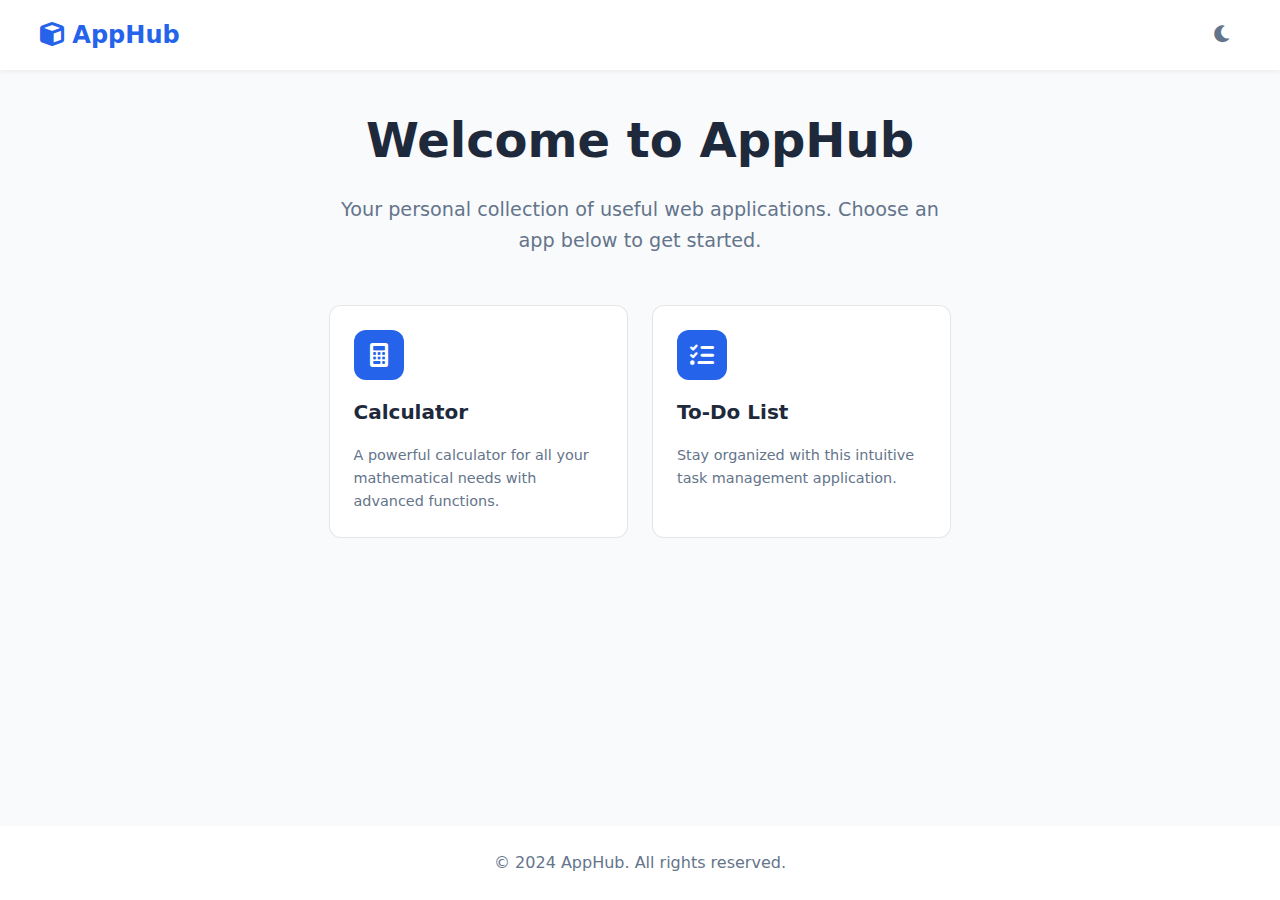
==== home.html @ 9fc4efca "update:Home" ====
<!DOCTYPE html>
<html lang="en">
<head>
    <meta charset="UTF-8">
    <meta name="viewport" content="width=device-width, initial-scale=1.0">
    <title>App Dashboard</title>
    <link rel="stylesheet" href="https://cdnjs.cloudflare.com/ajax/libs/font-awesome/6.0.0/css/all.min.css">
    <style>
        :root {
            --primary-color: #2563eb;
            --secondary-color: #1e40af;
            --background-color: #f8fafc;
            --card-bg: #ffffff;
            --text-primary: #1e293b;
            --text-secondary: #64748b;
        }

        * {
            box-sizing: border-box;
            margin: 0;
            padding: 0;
        }

        body {
            font-family: 'Segoe UI', system-ui, -apple-system, sans-serif;
            background-color: var(--background-color);
            color: var(--text-primary);
            line-height: 1.6;
            min-height: 100vh;
            display: flex;
            flex-direction: column;
        }

        header {
            background-color: var(--card-bg);
            padding: 1rem;
            box-shadow: 0 2px 4px rgba(0,0,0,0.05);
            position: sticky;
            top: 0;
            z-index: 100;
        }

        nav {
            max-width: 1200px;
            margin: 0 auto;
            display: flex;
            justify-content: space-between;
            align-items: center;
        }

        .logo {
            font-size: 1.5rem;
            font-weight: bold;
            color: var(--primary-color);
            text-decoration: none;
        }

        .container {
            max-width: 1200px;
            margin: 2rem auto;
            padding: 0 1rem;
            flex-grow: 1;
        }

        .welcome-section {
            text-align: center;
            margin-bottom: 3rem;
            animation: fadeIn 0.8s ease-out;
        }

        @keyframes fadeIn {
            from { opacity: 0; transform: translateY(20px); }
            to { opacity: 1; transform: translateY(0); }
        }

        h1 {
            font-size: clamp(2rem, 5vw, 3rem);
            margin-bottom: 1rem;
            color: var(--text-primary);
            font-weight: 800;
        }

        .subtitle {
            color: var(--text-secondary);
            font-size: clamp(1rem, 2vw, 1.2rem);
            max-width: 600px;
            margin: 0 auto;
        }

        .app-grid {
            display: grid;
            grid-template-columns: repeat(auto-fit, minmax(280px, 1fr));
            gap: 1.5rem;
            margin-top: 2rem;
        }

        .app-card {
            background: var(--card-bg);
            border-radius: 12px;
            padding: 1.5rem;
            transition: all 0.3s ease;
            border: 1px solid rgba(0,0,0,0.1);
            cursor: pointer;
            text-decoration: none;
            color: inherit;
            display: flex;
            flex-direction: column;
            gap: 1rem;
        }

        .app-card:hover {
            transform: translateY(-5px);
            box-shadow: 0 10px 20px rgba(0,0,0,0.1);
            border-color: var(--primary-color);
        }

        .app-icon {
            width: 50px;
            height: 50px;
            background: var(--primary-color);
            border-radius: 12px;
            display: flex;
            align-items: center;
            justify-content: center;
            color: white;
            font-size: 1.5rem;
        }

        .app-title {
            font-size: 1.25rem;
            font-weight: 600;
            color: var(--text-primary);
        }

        .app-description {
            color: var(--text-secondary);
            font-size: 0.9rem;
        }

        footer {
            background-color: var(--card-bg);
            padding: 1.5rem;
            text-align: center;
            color: var(--text-secondary);
            margin-top: auto;
        }

        @media (max-width: 768px) {
            .container {
                margin: 1rem auto;
            }

            .app-grid {
                grid-template-columns: 1fr;
            }
        }

        .theme-switch {
            background: none;
            border: none;
            color: var(--text-secondary);
            cursor: pointer;
            padding: 0.5rem;
            font-size: 1.2rem;
        }

        /* Dark mode styles */
        [data-theme="dark"] {
            --primary-color: #3b82f6;
            --secondary-color: #60a5fa;
            --background-color: #0f172a;
            --card-bg: #1e293b;
            --text-primary: #f1f5f9;
            --text-secondary: #94a3b8;
        }
    </style>
</head>
<body>
    <header>
        <nav>
            <a href="#" class="logo">
                <i class="fas fa-cube"></i> AppHub
            </a>
            <button class="theme-switch" id="themeToggle">
                <i class="fas fa-moon"></i>
            </button>
        </nav>
    </header>

    <div class="container">
        <div class="welcome-section">
            <h1>Welcome to AppHub</h1>
            <p class="subtitle">Your personal collection of useful web applications. Choose an app below to get started.</p>
        </div>

        <div class="app-grid">
            <a href="calculator/index.html" class="app-card">
                <div class="app-icon">
                    <i class="fas fa-calculator"></i>
                </div>
                <h2 class="app-title">Calculator</h2>
                <p class="app-description">A powerful calculator for all your mathematical needs with advanced functions.</p>
            </a>

            <a href="to-do-list/index.html" class="app-card">
                <div class="app-icon">
                    <i class="fas fa-list-check"></i>
                </div>
                <h2 class="app-title">To-Do List</h2>
                <p class="app-description">Stay organized with this intuitive task management application.</p>
            </a>
        </div>
    </div>

    <footer>
        <p>&copy; 2024 AppHub. All rights reserved.</p>
    </footer>

    <script>
        const themeToggle = document.getElementById('themeToggle');
        const body = document.body;

        // Check for saved theme preference
        const savedTheme = localStorage.getItem('theme') || 'light';
        body.setAttribute('data-theme', savedTheme);
        updateThemeIcon(savedTheme);

        themeToggle.addEventListener('click', () => {
            const currentTheme = body.getAttribute('data-theme');
            const newTheme = currentTheme === 'light' ? 'dark' : 'light';
            
            body.setAttribute('data-theme', newTheme);
            localStorage.setItem('theme', newTheme);
            updateThemeIcon(newTheme);
        });

        function updateThemeIcon(theme) {
            const icon = themeToggle.querySelector('i');
            icon.className = theme === 'light' ? 'fas fa-moon' : 'fas fa-sun';
        }
    </script>
</body>
</html>
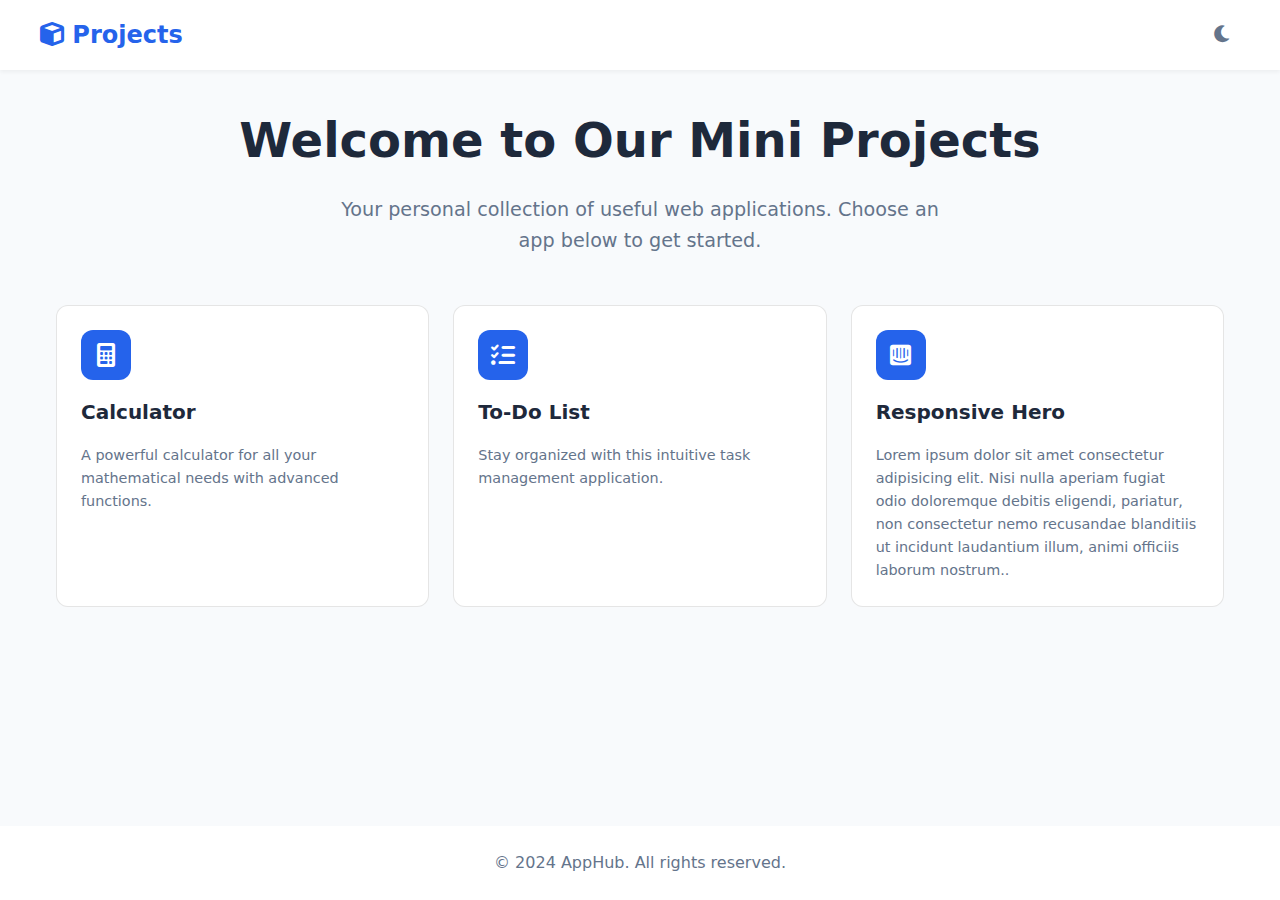
==== commit f3043ed3: "Nexcent with Go back button on other Projects" ====
--- a/home.html
+++ b/home.html
@@ -3,7 +3,7 @@
 <head>
     <meta charset="UTF-8">
     <meta name="viewport" content="width=device-width, initial-scale=1.0">
-    <title>App Dashboard</title>
+    <title>Project Dashboard</title>
     <link rel="stylesheet" href="https://cdnjs.cloudflare.com/ajax/libs/font-awesome/6.0.0/css/all.min.css">
     <style>
         :root {
@@ -179,7 +179,7 @@
     <header>
         <nav>
             <a href="#" class="logo">
-                <i class="fas fa-cube"></i> AppHub
+                <i class="fas fa-cube"></i> Projects
             </a>
             <button class="theme-switch" id="themeToggle">
                 <i class="fas fa-moon"></i>
@@ -189,12 +189,12 @@
 
     <div class="container">
         <div class="welcome-section">
-            <h1>Welcome to AppHub</h1>
+            <h1>Welcome to Our Mini Projects</h1>
             <p class="subtitle">Your personal collection of useful web applications. Choose an app below to get started.</p>
         </div>
 
         <div class="app-grid">
-            <a href="calculator/index.html" class="app-card">
+            <a href="Projects/calculator/index.html" class="app-card">
                 <div class="app-icon">
                     <i class="fas fa-calculator"></i>
                 </div>
@@ -202,12 +202,20 @@
                 <p class="app-description">A powerful calculator for all your mathematical needs with advanced functions.</p>
             </a>
 
-            <a href="to-do-list/index.html" class="app-card">
+            <a href="Projects/to-do-list/index.html" class="app-card">
                 <div class="app-icon">
                     <i class="fas fa-list-check"></i>
                 </div>
                 <h2 class="app-title">To-Do List</h2>
                 <p class="app-description">Stay organized with this intuitive task management application.</p>
+            </a>
+
+            <a href="Projects/Nexcent/index.html" class="app-card">
+                <div class="app-icon">
+                    <i class="fa-brands fa-intercom"></i>
+                 </div>
+                <h2 class="app-title">Responsive Hero</h2>
+                <p class="app-description">Lorem ipsum dolor sit amet consectetur adipisicing elit. Nisi nulla aperiam fugiat odio doloremque debitis eligendi, pariatur, non consectetur nemo recusandae blanditiis ut incidunt laudantium illum, animi officiis laborum nostrum..</p>
             </a>
         </div>
     </div>
